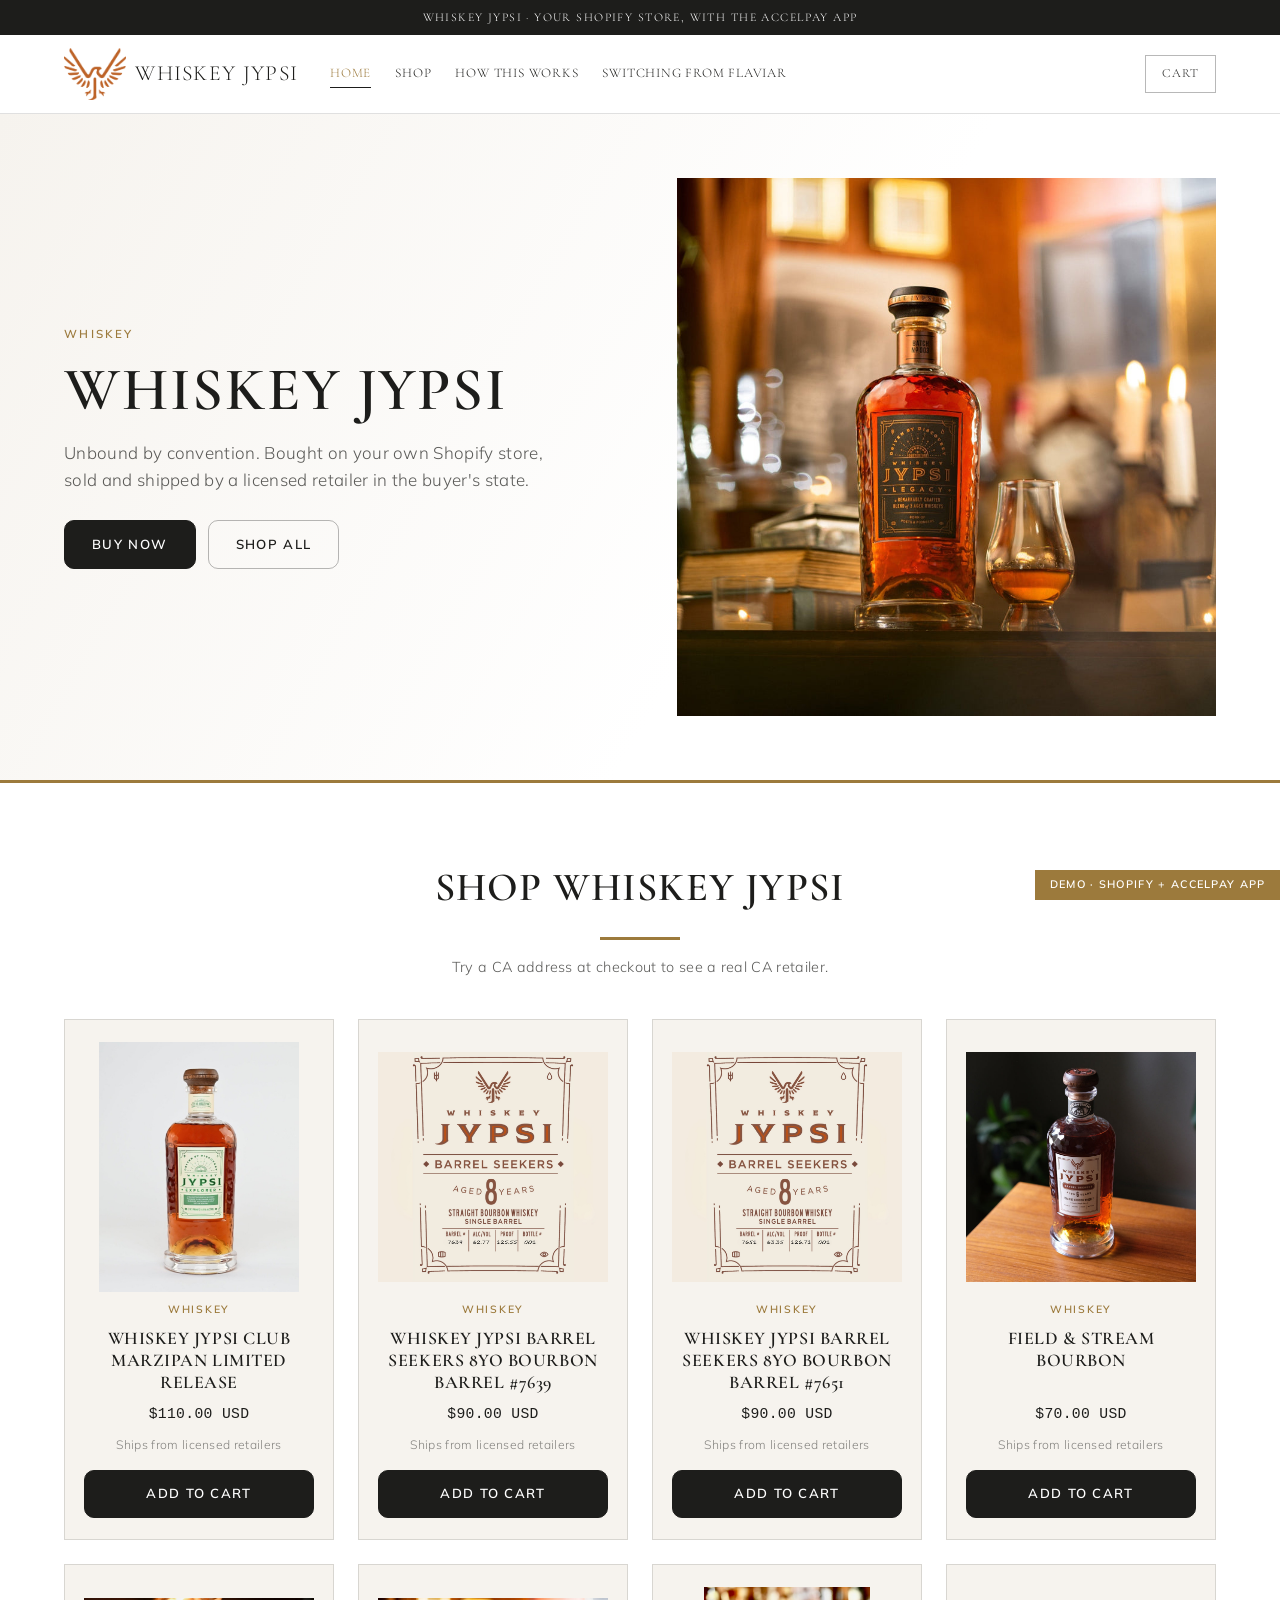
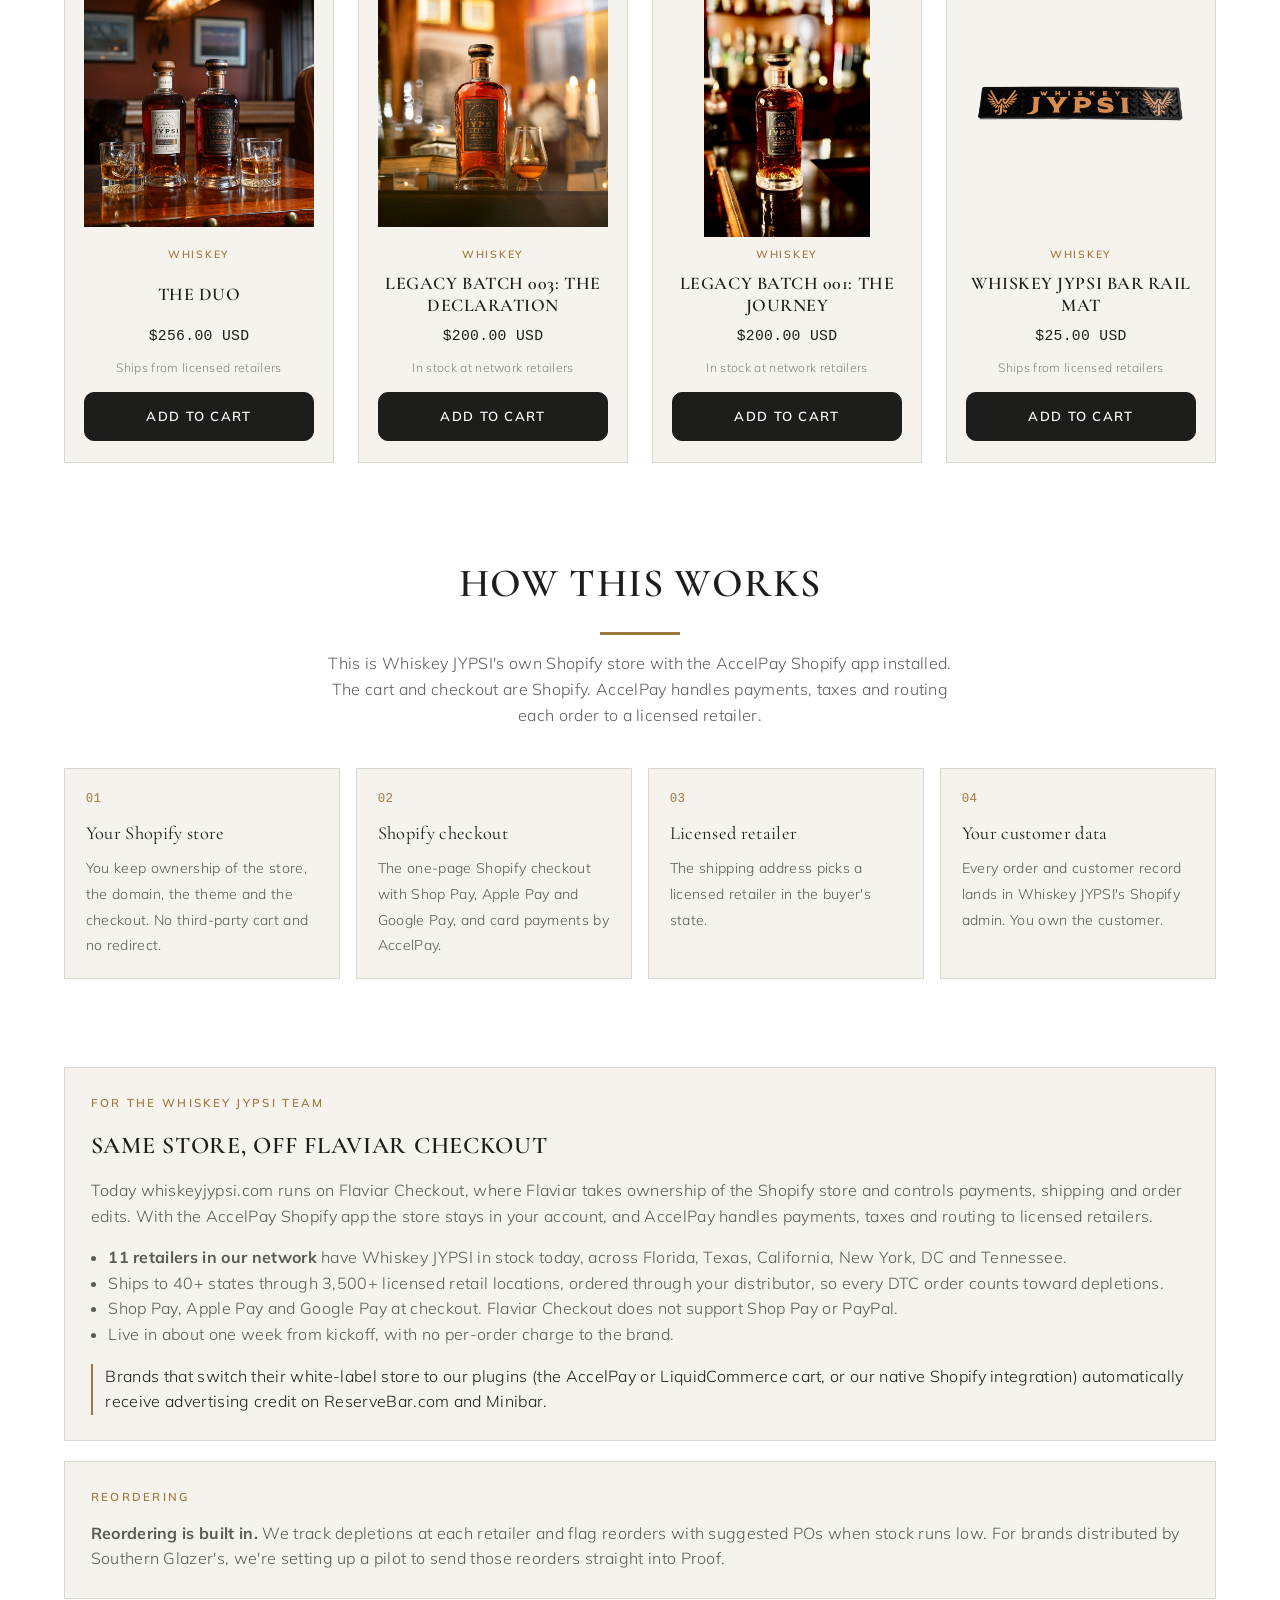
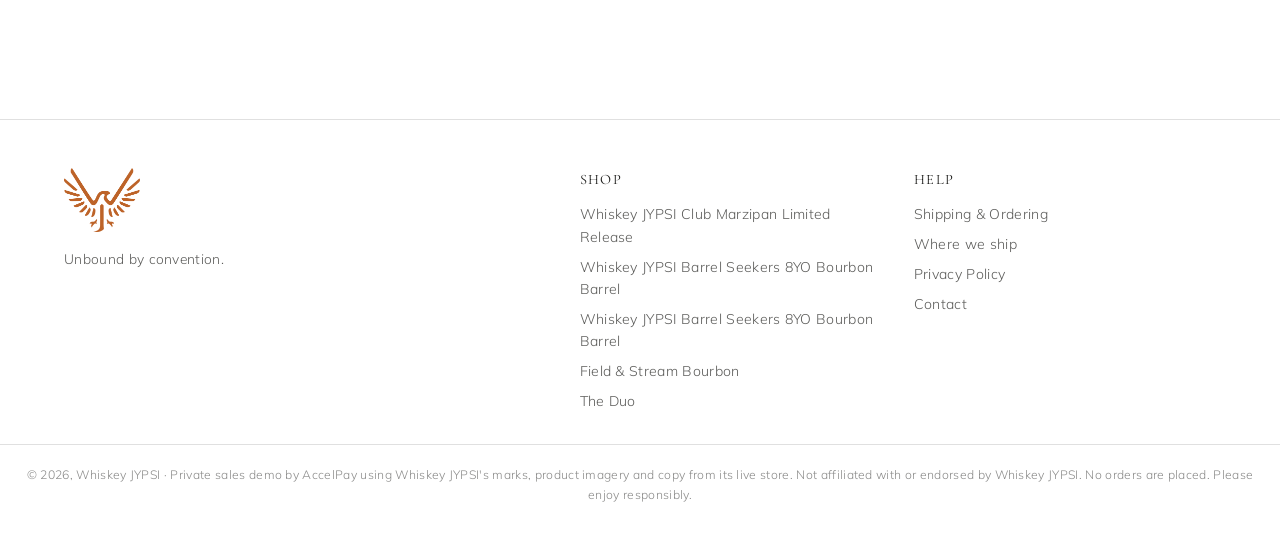
==== index.html @ fbacbc73 "Flaviar switch demo, Nov 2026" ====
<!doctype html>
<html lang="en">
<head>
<meta charset="utf-8">
<meta name="viewport" content="width=device-width,initial-scale=1">
<title>Whiskey JYPSI | AccelPay demo</title>
<meta name="robots" content="noindex,nofollow">
<link rel="icon" href="assets/logo.png">
<link rel="preconnect" href="https://fonts.googleapis.com">
<link rel="preconnect" href="https://fonts.gstatic.com" crossorigin>
<link rel="stylesheet" href="https://fonts.googleapis.com/css2?family=Cormorant+Garamond:wght@500;600;700&family=Mulish:wght@300;400;600;700&display=swap">
<link rel="stylesheet" href="styles.css?v=1">
</head>
<body>
<div class="announce">Whiskey JYPSI &middot; your Shopify store, with the AccelPay app</div>
<header class="top">
  <div class="hdr">
    <a href="index.html" class="brand-link"><img class="logo" src="assets/logo.png" alt="Whiskey JYPSI"><span class="wordmark">Whiskey JYPSI</span></a>
    <nav class="main">
      <a href="index.html" aria-current="page">Home</a><a href="index.html#shop">Shop</a><a href="index.html#how">How this works</a><a href="index.html#switch">Switching from Flaviar</a>
    </nav>
    <div class="hdr-actions">
      <button class="burger" id="burger" aria-label="Menu">&#9776;</button>
      <button class="cart-pill" data-cart-toggle aria-label="Open cart">
        <span class="lbl">Cart</span>
        <span class="count" data-cart-count hidden>0</span>
      </button>
    </div>
  </div>
</header>

<section class="hero">
  <div class="hero-inner">
    <div>
      <div class="eyebrow">whiskey</div>
      <h1>Whiskey JYPSI</h1>
      <p>Unbound by convention. Bought on your own Shopify store, sold and shipped by a licensed retailer in the buyer's state.</p>
      <div style="display:flex;gap:.75rem;flex-wrap:wrap"><a class="btn" href="product.html?p=legacy-batch-003">Buy now</a><a class="btn ghost" href="#shop">Shop all</a></div>
    </div>
    <div class="shot"><img src="assets/p-legacy-batch-003.jpg" alt="Legacy Batch 003: The Declaration"></div>
  </div>
</section>

<section class="band" id="shop">
  <div class="section-head">
    <h2>Shop Whiskey JYPSI</h2>
    <div class="rule"></div>
    <p style="font-size:.9rem;color:var(--muted)">Try a CA address at checkout to see a real CA retailer.</p>
  </div>
  <div class="grid" id="collection-grid"></div>
</section>

<section class="band" id="how" style="padding-top:1rem">
  <div class="section-head">
    <h2>How this works</h2>
    <div class="rule"></div>
    <p>This is Whiskey JYPSI's own Shopify store with the AccelPay Shopify app installed. The cart and checkout are Shopify. AccelPay handles payments, taxes and routing each order to a licensed retailer.</p>
  </div>
  <div class="how">
    <div class="step"><span class="n">01</span><b>Your Shopify store</b><span>You keep ownership of the store, the domain, the theme and the checkout. No third-party cart and no redirect.</span></div>
    <div class="step"><span class="n">02</span><b>Shopify checkout</b><span>The one-page Shopify checkout with Shop Pay, Apple Pay and Google Pay, and card payments by AccelPay.</span></div>
    <div class="step"><span class="n">03</span><b>Licensed retailer</b><span>The shipping address picks a licensed retailer in the buyer's state.</span></div>
    <div class="step"><span class="n">04</span><b>Your customer data</b><span>Every order and customer record lands in Whiskey JYPSI's Shopify admin. You own the customer.</span></div>
  </div>
</section>

<section class="band" id="switch" style="padding-top:1rem">
  <div class="panel">
    <div class="eyebrow">For the Whiskey JYPSI team</div>
    <h2>Same store, off Flaviar Checkout</h2>
    <p style="margin:0 0 1rem">Today whiskeyjypsi.com runs on Flaviar Checkout, where Flaviar takes ownership of the Shopify store and controls payments, shipping and order edits. With the AccelPay Shopify app the store stays in your account, and AccelPay handles payments, taxes and routing to licensed retailers.</p>
    <ul style="margin:0 0 1rem;padding-left:1.1rem"><li><b>11 retailers in our network</b> have Whiskey JYPSI in stock today, across Florida, Texas, California, New York, DC and Tennessee.</li><li>Ships to 40+ states through 3,500+ licensed retail locations, ordered through your distributor, so every DTC order counts toward depletions.</li><li>Shop Pay, Apple Pay and Google Pay at checkout. Flaviar Checkout does not support Shop Pay or PayPal.</li><li>Live in about one week from kickoff, with no per-order charge to the brand.</li></ul>
    <p class="credit">Brands that switch their white-label store to our plugins (the AccelPay or LiquidCommerce cart, or our native Shopify integration) automatically receive advertising credit on ReserveBar.com and Minibar.</p>
  </div>
  <div class="panel">
    <div class="eyebrow">Reordering</div>
    <p style="margin:0" class="reorder"><b>Reordering is built in.</b> We track depletions at each retailer and flag reorders with suggested POs when stock runs low. For brands distributed by Southern Glazer's, we're setting up a pilot to send those reorders straight into Proof.</p>
  </div>
</section>
<footer class="site">
  <div class="ft">
    <div>
      <img src="assets/logo.png" alt="Whiskey JYPSI" style="height:64px;width:auto">
      <p style="font-size:.86rem;margin-top:1rem;max-width:24rem;color:var(--muted)">Unbound by convention.</p>
    </div>
    <div><h4>Shop</h4><ul><li><a href="product.html?p=club-marzipan-limited-release">Whiskey JYPSI Club Marzipan Limited Release</a></li><li><a href="product.html?p=whiskey-jypsi-barrel-seekers-8yo-bourbon">Whiskey JYPSI Barrel Seekers 8YO Bourbon Barrel </a></li><li><a href="product.html?p=whiskey-jypsi-barrel-seekers-8yo-bou-2">Whiskey JYPSI Barrel Seekers 8YO Bourbon Barrel </a></li><li><a href="product.html?p=field-stream-barrel-seekers">Field &amp; Stream Bourbon</a></li><li><a href="product.html?p=the-duo">The Duo</a></li></ul></div>
    <div><h4>Help</h4><ul>
      <li><a href="index.html#how">Shipping &amp; Ordering</a></li>
      <li><a href="index.html#how">Where we ship</a></li>
      <li><a href="#">Privacy Policy</a></li>
      <li><a href="#">Contact</a></li></ul></div>
  </div>
  <div class="legal-row">
    &copy; 2026, Whiskey JYPSI &middot; Private sales demo by AccelPay using Whiskey JYPSI's marks, product imagery and copy from its live store. Not affiliated with or endorsed by Whiskey JYPSI.
    No orders are placed. Please enjoy responsibly.
  </div>
</footer>

<div class="scrim" id="scrim"></div>
<aside class="drawer" id="drawer" aria-label="Your cart">
  <div class="dh"><h2>Your cart</h2><button class="x" id="drawer-close" aria-label="Close">&times;</button></div>
  <div class="cols"><span>Product</span><span>Total</span></div>
  <div class="items" id="drawer-items"></div>
  <div class="df" id="drawer-foot"></div>
</aside>
<div class="ribbon">Demo &middot; Shopify + AccelPay app</div>
<script src="data.js?v=1"></script>
<script src="app.js?v=1"></script>
</body>
</html>
---- styles.css ----
/* Whiskey JYPSI x AccelPay demo. Base: woodsonwhiskey-accelpay-demo. */

:root {
  --black: #ffffff; --panel: #f6f3ee; --panel-2: #ece7df; --ink: #1d1d1b;
  --muted: rgba(29,29,27,.72); --muted-2: rgba(29,29,27,.52); --line: rgba(0,0,0,.12); --line-2: rgba(0,0,0,.28);
  --gold: #1d1d1b; --gold-hi: #9c7a3c; --gold-soft: rgba(0,0,0,.05); --green: #2f6b4f; --red: #c00000;
  --head: #1d1d1b; --btn-ink: #ffffff; --img-bg: #f6f3ee; --drawer-bg: #ffffff; --ann-bg: #1d1d1b; --ann-ink: #ffffff; --co-head-bg: #ffffff;
  --serif: "Cormorant Garamond", Georgia, serif; --sans: "Mulish", -apple-system, BlinkMacSystemFont, "Helvetica Neue", Arial, sans-serif;
  --mono: ui-monospace, SFMono-Regular, Menlo, monospace; --maxw: 1200px; --btn-radius: 10px;
  --cart-glyph: url("data:image/svg+xml;utf8,<svg xmlns='http://www.w3.org/2000/svg' viewBox='0 0 24 24' fill='none' stroke='black' stroke-width='2' stroke-linecap='round' stroke-linejoin='round'><path d='M6 2 3 6v14a2 2 0 0 0 2 2h14a2 2 0 0 0 2-2V6l-3-4z'/><path d='M3 6h18'/><path d='M16 10a4 4 0 0 1-8 0'/></svg>");
}

* { box-sizing: border-box; }
html { scroll-behavior: smooth; }
body {
  margin: 0; background: var(--black); color: var(--ink);
  font-family: var(--sans); font-weight: 300; font-size: 16px; line-height: 1.6;
  letter-spacing: .02em; -webkit-font-smoothing: antialiased;
}
img { max-width: 100%; display: block; }
a { color: inherit; }
button { font: inherit; cursor: pointer; color: inherit; }
:focus-visible { outline: 2px solid var(--gold); outline-offset: 2px; }

/* ---------------------------------------------------------------- header */
.announce {
  background: var(--ann-bg); color: var(--ann-ink); text-align: center;
  font-family: var(--serif); font-size: .74rem; letter-spacing: .12em;
  text-transform: uppercase; padding: .5rem 1rem;
}
header.top { position: sticky; top: 0; z-index: 60; background: var(--black); border-bottom: 1px solid var(--line); }
.hdr { max-width: var(--maxw); margin: 0 auto; padding: .8rem 1.5rem; display: flex; align-items: center; gap: 2rem; }
.hdr img.logo { height: 62px; width: auto; }
nav.main { display: flex; gap: 1.5rem; flex-wrap: wrap; }
nav.main a {
  font-family: var(--serif); font-size: .82rem; letter-spacing: .06em; text-transform: uppercase;
  text-decoration: none; color: var(--head); padding: .2rem 0; border-bottom: 1px solid transparent;
}
nav.main a:hover, nav.main a[aria-current] { color: var(--gold-hi); border-bottom-color: var(--gold); }
.hdr-actions { margin-left: auto; display: flex; align-items: center; gap: .75rem; }
.cart-pill {
  display: inline-flex; align-items: center; gap: .5rem; background: transparent;
  border: 1px solid var(--line-2); color: var(--head); padding: .5rem 1rem;
  font-family: var(--serif); font-size: .78rem; letter-spacing: .08em; text-transform: uppercase;
}
.cart-pill:hover { border-color: var(--gold); color: var(--gold-hi); }
.cart-pill .count {
  background: var(--gold); color: var(--btn-ink); min-width: 1.35rem; height: 1.35rem; border-radius: 999px;
  display: inline-grid; place-items: center; font-family: var(--mono); font-size: .7rem; padding: 0 .3rem;
}
.cart-pill .count[hidden] { display: none; }
.burger { display: none; background: none; border: none; font-size: 1.5rem; line-height: 1; color: var(--head); }

/* ---------------------------------------------------------------- type + buttons */
.eyebrow { font-family: var(--sans); font-size: .72rem; font-weight: 600; letter-spacing: .2em; text-transform: uppercase; color: var(--gold-hi); margin-bottom: .9rem; }
h1, h2, h3 { font-family: var(--serif); font-weight: 400; letter-spacing: .03em; }
.rule { width: 190px; height: 2px; margin: 1.1rem auto 0; background: linear-gradient(90deg, transparent, var(--gold), transparent); }

.btn {
  display: inline-flex; align-items: center; justify-content: center; gap: .5rem;
  background: var(--gold); color: var(--btn-ink); border: 1px solid var(--gold); border-radius: var(--btn-radius, 0);
  padding: .8rem 1.7rem; font-family: var(--sans); font-weight: 600; font-size: .82rem;
  letter-spacing: .1em; text-transform: uppercase; text-decoration: none;
}
.btn:hover { background: var(--gold-hi); border-color: var(--gold-hi); }
.btn.ghost { background: transparent; color: var(--head); border-color: var(--line-2); }
.btn.ghost:hover { border-color: var(--gold); color: var(--gold-hi); }
.btn:disabled { opacity: .4; cursor: not-allowed; }
.btn.block { width: 100%; }

/* ---------------------------------------------------------------- hero */
.hero { position: relative; overflow: hidden; border-bottom: 1px solid var(--line); }
.hero-inner { max-width: var(--maxw); margin: 0 auto; padding: 4rem 1.5rem; display: grid; grid-template-columns: 1.05fr 1fr; gap: 3rem; align-items: center; }
.hero h1 { font-size: clamp(2.3rem, 5.4vw, 3.8rem); line-height: 1.08; margin: 0 0 1rem; text-transform: uppercase; }
.hero p { color: var(--muted); font-size: 1.06rem; margin: 0 0 1.7rem; max-width: 32rem; }
.hero .shot img { width: 100%; max-height: 560px; object-fit: contain; }

/* ---------------------------------------------------------------- sections */
.band { max-width: var(--maxw); margin: 0 auto; padding: 4.5rem 1.5rem; }
.section-head { text-align: center; margin-bottom: 2.5rem; }
.section-head h2 { font-size: clamp(1.8rem, 4vw, 2.5rem); margin: 0; text-transform: uppercase; }
.section-head p { color: var(--muted); margin: 1rem auto 0; max-width: 40rem; }

.grid { display: grid; grid-template-columns: repeat(auto-fill, minmax(240px, 1fr)); gap: 1.5rem; }
.card {
  background: var(--panel); border: 1px solid var(--line); padding: 1.4rem 1.2rem 1.3rem;
  display: flex; flex-direction: column; gap: .55rem; text-align: center; text-decoration: none; color: inherit;
}
.card:hover { border-color: var(--gold); }
.card .shot { height: 250px; display: grid; place-items: center; overflow: hidden; }
.card .shot img { max-height: 250px; width: auto; object-fit: contain; }
.card h3 { font-size: 1.12rem; margin: 0; line-height: 1.25; text-transform: uppercase; min-height: 2.8rem; display: grid; place-items: center; }
.card .tag { font-size: .66rem; font-weight: 600; letter-spacing: .16em; text-transform: uppercase; color: var(--gold-hi); }
.card .price { font-family: var(--mono); font-size: .92rem; margin-top: auto; }
.card .avail { font-size: .76rem; color: var(--muted-2); }

.split { display: grid; grid-template-columns: 1fr 1fr; gap: 3rem; align-items: center; }
.split img { width: 100%; }
.split p { color: var(--muted); }

/* how it works */
.how { display: grid; grid-template-columns: repeat(4, 1fr); gap: 1rem; }
.how .step { border: 1px solid var(--line); padding: 1.3rem; background: var(--panel); }
.how .step b { display: block; font-family: var(--serif); font-weight: 400; font-size: 1.15rem; margin-bottom: .4rem; color: var(--head); }
.how .step span { font-size: .88rem; color: var(--muted); }
.how .step .n { font-family: var(--mono); color: var(--gold-hi); font-size: .78rem; display: block; margin-bottom: .6rem; }

.rb-note {
  display: flex; align-items: center; gap: .75rem; border: 1px solid var(--line); background: var(--panel);
  padding: .7rem .9rem; font-size: .84rem; color: var(--muted);
}
.rb-note b { color: var(--head); font-weight: 600; }
.rb-note a { color: var(--gold-hi); }
.rb-mark { font-family: var(--serif); font-size: .72rem; letter-spacing: .14em; text-transform: uppercase; border: 1px solid var(--gold); color: var(--gold-hi); padding: .2rem .45rem; white-space: nowrap; }

/* ---------------------------------------------------------------- product page (Shopify theme) */
.pdp { display: grid; grid-template-columns: minmax(0,1fr) minmax(0,1fr); gap: 3rem; align-items: start; }
.pdp .gallery { display: flex; flex-direction: column; gap: .8rem; min-width: 0; }
.pdp .gallery .main { background: var(--img-bg); display: grid; place-items: center; min-height: 420px; }
.pdp .gallery .main img { max-height: 560px; width: auto; object-fit: contain; }
.pdp .thumbs { display: flex; gap: .5rem; }
.pdp .thumbs button { width: 64px; height: 64px; border: 1px solid var(--line); background: var(--img-bg); padding: 3px; display: grid; place-items: center; }
.pdp .thumbs button[aria-selected="true"] { border-color: var(--gold); }
.pdp .thumbs img { max-height: 100%; width: auto; }
.pdp .info { display: flex; flex-direction: column; gap: 1rem; min-width: 0; padding-left: 1.5rem; border-left: 1px solid var(--line); }
.pdp h1 { font-size: 2rem; margin: 0; text-transform: uppercase; line-height: 1.15; }
.pdp .price { font-size: 1.05rem; }
.pdp .small { font-size: .8rem; color: var(--muted); }
.pdp .small a { color: var(--gold-hi); }
.pdp .qty-wrap { display: flex; flex-direction: column; gap: .35rem; font-size: .8rem; color: var(--muted); }
.pdp .desc p { color: var(--muted); margin: 0 0 .9rem; font-size: .95rem; }
.pdp .desc b { color: var(--head); font-weight: 600; }
.qty { display: inline-flex; align-items: center; border: 1px solid var(--line-2); width: max-content; }
.qty button { background: none; border: none; width: 2.6rem; min-height: 2.8rem; font-size: 1.1rem; }
.qty span, .qty input { font-family: var(--sans); min-width: 2.2rem; text-align: center; font-size: .95rem; }
.atc { max-width: 380px; }
.fulfil-line { display: flex; gap: .6rem; align-items: flex-start; font-size: .82rem; color: var(--muted); border: 1px solid var(--line); padding: .7rem .8rem; max-width: 460px; }
.fulfil-line img { width: 22px; height: 22px; border-radius: 5px; flex: none; }
.notice { font-size: .85rem; color: var(--muted); border-left: 2px solid var(--gold); padding: .2rem 0 .2rem .75rem; }

/* ---------------------------------------------------------------- Shopify cart drawer (Dawn-style) */
.scrim { position: fixed; inset: 0; background: rgba(0,0,0,.6); opacity: 0; pointer-events: none; transition: opacity .25s; z-index: 90; }
.scrim.on { opacity: 1; pointer-events: auto; }
.drawer { position: fixed; top: 0; right: 0; height: 100%; width: min(420px, 100%); background: var(--drawer-bg); border-left: 1px solid var(--line); z-index: 100; display: flex; flex-direction: column; transform: translateX(100%); transition: transform .28s ease; }
.drawer.on { transform: none; }
.drawer .dh { display: flex; align-items: center; justify-content: space-between; padding: 1.4rem 1.5rem 1rem; }
.drawer .dh h2 { font-size: 1.5rem; margin: 0; }
.drawer .x { background: none; border: none; font-size: 1.7rem; line-height: 1; color: var(--muted); }
.drawer .cols { display: flex; justify-content: space-between; font-size: .66rem; letter-spacing: .12em; text-transform: uppercase; color: var(--muted-2); padding: 0 1.5rem .6rem; border-bottom: 1px solid var(--line); }
.drawer .items { flex: 1; overflow-y: auto; padding: 0 1.5rem; }
.cline { display: grid; grid-template-columns: 76px minmax(0,1fr) auto; gap: 1rem; padding: 1.2rem 0; border-bottom: 1px solid var(--line); }
.cline .im { background: var(--img-bg); display: grid; place-items: center; height: 92px; }
.cline .im img { max-height: 88px; width: auto; }
.cline .nm { font-size: .92rem; line-height: 1.3; }
.cline .pr { font-size: .84rem; color: var(--muted); margin: .2rem 0 .6rem; }
.cline .qrow { display: flex; align-items: center; gap: .6rem; }
.cline .qty button { min-height: 2.2rem; width: 2.2rem; }
.cline .rm { background: none; border: none; color: var(--muted); font-size: 1rem; padding: 0; }
.cline .tot { font-size: .9rem; }
.empty { text-align: center; color: var(--muted); padding: 3rem 1rem; }
.drawer .df { border-top: 1px solid var(--line); padding: 1.2rem 1.5rem 1.5rem; display: flex; flex-direction: column; gap: .7rem; }
.drawer .df .est { display: flex; justify-content: space-between; font-size: 1rem; }
.drawer .df .small { font-size: .78rem; color: var(--muted); }

/* ---------------------------------------------------------------- Shopify one-page checkout */
body.co { background: #fff; color: #141414; font-family: -apple-system, BlinkMacSystemFont, "Segoe UI", Roboto, "Helvetica Neue", Arial, sans-serif; font-weight: 400; letter-spacing: 0; }
.co-head { border-bottom: 1px solid #dedede; background: var(--co-head-bg); }
.co-head .in { max-width: 1100px; margin: 0 auto; padding: .9rem 1.5rem; display: flex; align-items: center; justify-content: space-between; }
.co-head img { height: 54px; width: auto; }
.co-head a.bag { color: var(--gold-hi); font-size: .85rem; text-decoration: none; }
.checkout { display: grid; grid-template-columns: minmax(0,1.15fr) minmax(0,1fr); min-height: calc(100vh - 80px); }
.co-left { padding: 2.2rem clamp(1rem, 4vw, 3.5rem); min-width: 0; }
.co-left .inner { max-width: 560px; margin-left: auto; }
.co-right { background: #f5f5f5; border-left: 1px solid #dedede; padding: 2.2rem clamp(1rem, 3vw, 3rem); min-width: 0; }
.co-right .inner { max-width: 440px; position: sticky; top: 1.5rem; }
.co-h { font-size: 1.3rem; font-weight: 600; margin: 1.8rem 0 .8rem; display: flex; align-items: baseline; justify-content: space-between; gap: 1rem; }
.co-h:first-child { margin-top: 0; }
.co-h small { font-size: .82rem; font-weight: 400; color: #707070; }
.co-field { width: 100%; border: 1px solid #d9d9d9; border-radius: 5px; padding: .85rem .8rem; font: inherit; font-size: .92rem; margin-bottom: .7rem; background: #fff; color: #141414; min-width: 0; }
.co-field:focus { outline: none; border-color: #000; box-shadow: 0 0 0 1px #000; }
.co-row { display: grid; grid-template-columns: 1fr 1fr; gap: .7rem; }
.co-row3 { display: grid; grid-template-columns: 1.3fr 1fr 1fr; gap: .7rem; }
.co-chk { display: flex; gap: .55rem; align-items: center; font-size: .86rem; margin: .1rem 0 .4rem; }
.co-chk input { accent-color: #000; width: 16px; height: 16px; }
.co-empty { background: #f5f5f5; border-radius: 5px; padding: 1rem; font-size: .88rem; color: #707070; }
.rates { border: 1px solid #d9d9d9; border-radius: 5px; overflow: hidden; }
.rate { display: flex; align-items: center; gap: .8rem; padding: .95rem .9rem; border-bottom: 1px solid #d9d9d9; cursor: pointer; }
.rate:last-child { border-bottom: none; }
.rate.on { background: #f6f3ec; box-shadow: inset 0 0 0 1px #000; }
.rate input { accent-color: #000; width: 17px; height: 17px; flex: none; }
.rate .ic { width: 30px; height: 30px; border-radius: 7px; flex: none; }
.rate .t { flex: 1; min-width: 0; font-size: .9rem; }
.rate .t span { display: block; color: #707070; font-size: .8rem; margin-top: .1rem; }
.rate .p { font-size: .9rem; font-weight: 600; white-space: nowrap; }
.callout { display: flex; gap: .55rem; align-items: flex-start; font-size: .78rem; color: #5b4a26; background: #f6f1e6; border: 1px solid #e6dcc6; border-radius: 5px; padding: .6rem .75rem; margin-top: .7rem; }
.callout b { font-weight: 600; }
.callout .dot { width: 8px; height: 8px; border-radius: 50%; background: var(--gold); flex: none; margin-top: .35rem; }
.pay-box { border: 1px solid #d9d9d9; border-radius: 5px; overflow: hidden; }
.pay-box .ph { display: flex; justify-content: space-between; align-items: center; background: #f6f3ec; padding: .85rem .9rem; border-bottom: 1px solid #d9d9d9; font-size: .9rem; box-shadow: inset 0 0 0 1px #000; }
.pay-box .ph .cards { display: flex; gap: .3rem; }
.pay-box .ph .cards span { font-size: .62rem; font-weight: 700; border: 1px solid #cfcfcf; border-radius: 3px; padding: .1rem .3rem; background: #fff; color: #333; }
.pay-box .pb { padding: .9rem; background: #fafafa; }
.pay-btn { width: 100%; background: #000; color: #fff; border: none; border-radius: 5px; padding: 1.1rem; font-size: 1.05rem; font-weight: 600; margin-top: 1.2rem; }
.pay-btn:disabled { opacity: .4; cursor: not-allowed; }
.co-legal { font-size: .76rem; color: #707070; margin-top: .9rem; }
.co-links { display: flex; gap: 1rem; flex-wrap: wrap; font-size: .76rem; color: #707070; border-top: 1px solid #e3e3e3; margin-top: 2rem; padding-top: 1rem; }
.os-item { display: flex; gap: .9rem; align-items: center; padding: .4rem 0 1rem; }
.os-item .im { width: 64px; height: 64px; border: 1px solid #dedede; border-radius: 8px; background: var(--img-bg); position: relative; display: grid; place-items: center; padding: 4px; flex: none; }
.os-item .im img { max-height: 100%; width: auto; }
.os-item .im .q { position: absolute; top: -9px; right: -9px; background: #666; color: #fff; min-width: 21px; height: 21px; border-radius: 11px; font-size: .74rem; display: grid; place-items: center; padding: 0 5px; }
.os-item .nm { flex: 1; min-width: 0; font-size: .88rem; }
.os-item .nm span { display: block; color: #707070; font-size: .78rem; }
.os-item .pr { font-size: .88rem; }
.os-disc { display: flex; gap: .6rem; margin: .6rem 0 1.2rem; }
.os-disc input { flex: 1; min-width: 0; border: 1px solid #d9d9d9; border-radius: 5px; padding: .8rem; font: inherit; font-size: .9rem; }
.os-disc button { border: 1px solid #d9d9d9; background: #ececec; color: #777; border-radius: 5px; padding: 0 1.1rem; font-weight: 600; }
.os-line { display: flex; justify-content: space-between; font-size: .88rem; padding: .3rem 0; gap: 1rem; }
.os-line .m { color: #555; }
.os-line.total { font-size: 1.2rem; font-weight: 600; padding-top: .8rem; }
.os-line.total small { font-size: .74rem; color: #707070; font-weight: 400; margin-right: .4rem; }
.thanks { max-width: 600px; margin: 0 auto; padding: 4rem 1.5rem; text-align: center; }
.thanks h1 { font-size: 2rem; margin: 0 0 .5rem; font-weight: 600; font-family: inherit; letter-spacing: 0; }
.thanks p { color: #555; }
.thanks .num { font-family: var(--mono); color: #000; }

/* express checkout buttons (Shopify accelerated checkout) */
.xpay { display: grid; grid-template-columns: repeat(3, minmax(0,1fr)); gap: .5rem; }
.xpay .xb { height: 42px; border: none; border-radius: 5px; display: flex; align-items: center; justify-content: center; gap: .15rem; font-family: -apple-system, BlinkMacSystemFont, "Segoe UI", Roboto, Arial, sans-serif; font-size: 1.05rem; color: #fff; letter-spacing: 0; text-transform: none; }
.xpay.big .xb { height: 48px; }
.xpay .xb span { font-weight: 500; }
.xpay .shop { background: #5a31f4; }
.xpay .shop b { font-weight: 800; font-style: italic; letter-spacing: -.02em; margin-right: .1rem; }
.xpay .apple { background: #000; border: 1px solid #333; }
.xpay .google { background: #000; border: 1px solid #333; }
.xpay .google .g { font-weight: 700; background: linear-gradient(90deg,#4285f4,#ea4335,#fbbc05,#34a853); -webkit-background-clip: text; background-clip: text; color: transparent; margin-right: .15rem; }
.xp-title { text-align: center; font-size: .85rem; color: #707070; margin-bottom: .6rem; }
.or { display: flex; align-items: center; gap: .8rem; color: #707070; font-size: .78rem; margin: 1.4rem 0 .6rem; }
.or::before, .or::after { content: ""; flex: 1; height: 1px; background: #dedede; }

/* panel on the home page */
.panel { background: var(--panel); border: 1px solid var(--line); padding: 1.6rem; }
.panel + .panel { margin-top: 1.25rem; }
.panel h2 { margin: 0 0 .8rem; font-size: 1.5rem; text-transform: uppercase; }
.panel p, .panel li { color: var(--muted); }
.panel .credit { border-left: 2px solid var(--gold); padding-left: .8rem; margin: 0; color: var(--ink); }

/* ---------------------------------------------------------------- footer */
footer.site { border-top: 1px solid var(--line); margin-top: 3rem; }
.ft { max-width: var(--maxw); margin: 0 auto; padding: 3rem 1.5rem 2rem; display: grid; grid-template-columns: 1.6fr 1fr 1fr; gap: 2rem; }
.ft h4 { font-family: var(--serif); font-weight: 400; font-size: .9rem; letter-spacing: .1em; text-transform: uppercase; color: var(--head); margin: 0 0 .8rem; }
.ft ul { list-style: none; margin: 0; padding: 0; display: flex; flex-direction: column; gap: .45rem; font-size: .88rem; color: var(--muted); }
.ft a { text-decoration: none; }
.ft a:hover { color: var(--gold-hi); }
.legal-row { border-top: 1px solid var(--line); padding: 1.25rem 1.5rem 3rem; text-align: center; font-size: .76rem; color: var(--muted-2); }

.ribbon { position: fixed; right: 0; bottom: 0; z-index: 120; background: var(--gold); color: var(--btn-ink); font-size: .68rem; font-weight: 600; letter-spacing: .12em; text-transform: uppercase; padding: .4rem .9rem; }

/* ---------------------------------------------------------------- responsive */
@media (max-width: 960px) {
  .pdp { grid-template-columns: 1fr; gap: 1.5rem; }
  .pdp .info { padding-left: 0; border-left: 0; }
  .checkout { grid-template-columns: 1fr; }
  .co-right { border-left: 0; border-top: 1px solid #dedede; order: -1; }
  .co-left .inner, .co-right .inner { margin: 0 auto; position: static; }
  .hero-inner, .split { grid-template-columns: 1fr; gap: 2rem; }
  .how { grid-template-columns: 1fr 1fr; }
  .ft { grid-template-columns: 1fr 1fr; }
}
@media (max-width: 720px) {
  .co-row, .co-row3 { grid-template-columns: 1fr; gap: 0; }
  .pdp .gallery .main { min-height: 300px; }
  .pdp .gallery .main img { max-height: 340px; }
  .hdr { padding: .6rem 1rem; gap: .75rem; position: relative; }
  .hdr img.logo { height: 46px; }
  nav.main { display: none; }
  nav.main.open { display: flex; flex-direction: column; position: absolute; top: 100%; left: 0; right: 0; background: var(--black); border-bottom: 1px solid var(--line); padding: 1rem 1.5rem; gap: .9rem; }
  .burger { display: block; }
  .hdr-actions { margin-left: auto; }
  .cart-pill { padding: .5rem .8rem; }
  .cart-pill .lbl { display: none; }
  .cart-pill::before { content: ""; width: 1rem; height: 1rem; flex: none; background: currentColor; -webkit-mask: var(--cart-glyph) center/contain no-repeat; mask: var(--cart-glyph) center/contain no-repeat; }
  .band { padding: 3rem 1rem; }
  .hero-inner { padding: 2.5rem 1rem; }
  .how { grid-template-columns: 1fr; }
  .ft { grid-template-columns: 1fr; padding: 2.5rem 1rem 1.5rem; }
  .rb-note { flex-wrap: wrap; }
}


.brand-link { display: flex; align-items: center; gap: .6rem; text-decoration: none; }
.hdr img.logo { height: 52px; max-width: 200px; object-fit: contain; }
.wordmark { font-family: var(--serif); font-size: 1.35rem; letter-spacing: .06em; text-transform: uppercase; color: var(--head); white-space: nowrap; }
.co-head img { height: 44px; max-width: 200px; object-fit: contain; }
h1, h2, h3 { font-weight: 600; }
.hero { background: linear-gradient(120deg, var(--panel) 0%, var(--black) 60%); border-bottom: 3px solid var(--gold-hi); }
.rule { background: var(--gold-hi); height: 3px; width: 80px; }
.card .shot { background: var(--img-bg); }
.card:hover { border-color: var(--gold-hi); }
.btn:hover, .btn.ghost:hover { filter: brightness(1.15); }
.panel .credit { border-left-color: var(--gold-hi); }
.ribbon { background: var(--gold-hi); color: #fff; }
.cart-pill .count { background: var(--gold-hi); color: #fff; }
.callout .dot { background: var(--gold-hi); }
@media (max-width: 720px) { .wordmark { display: none; } }
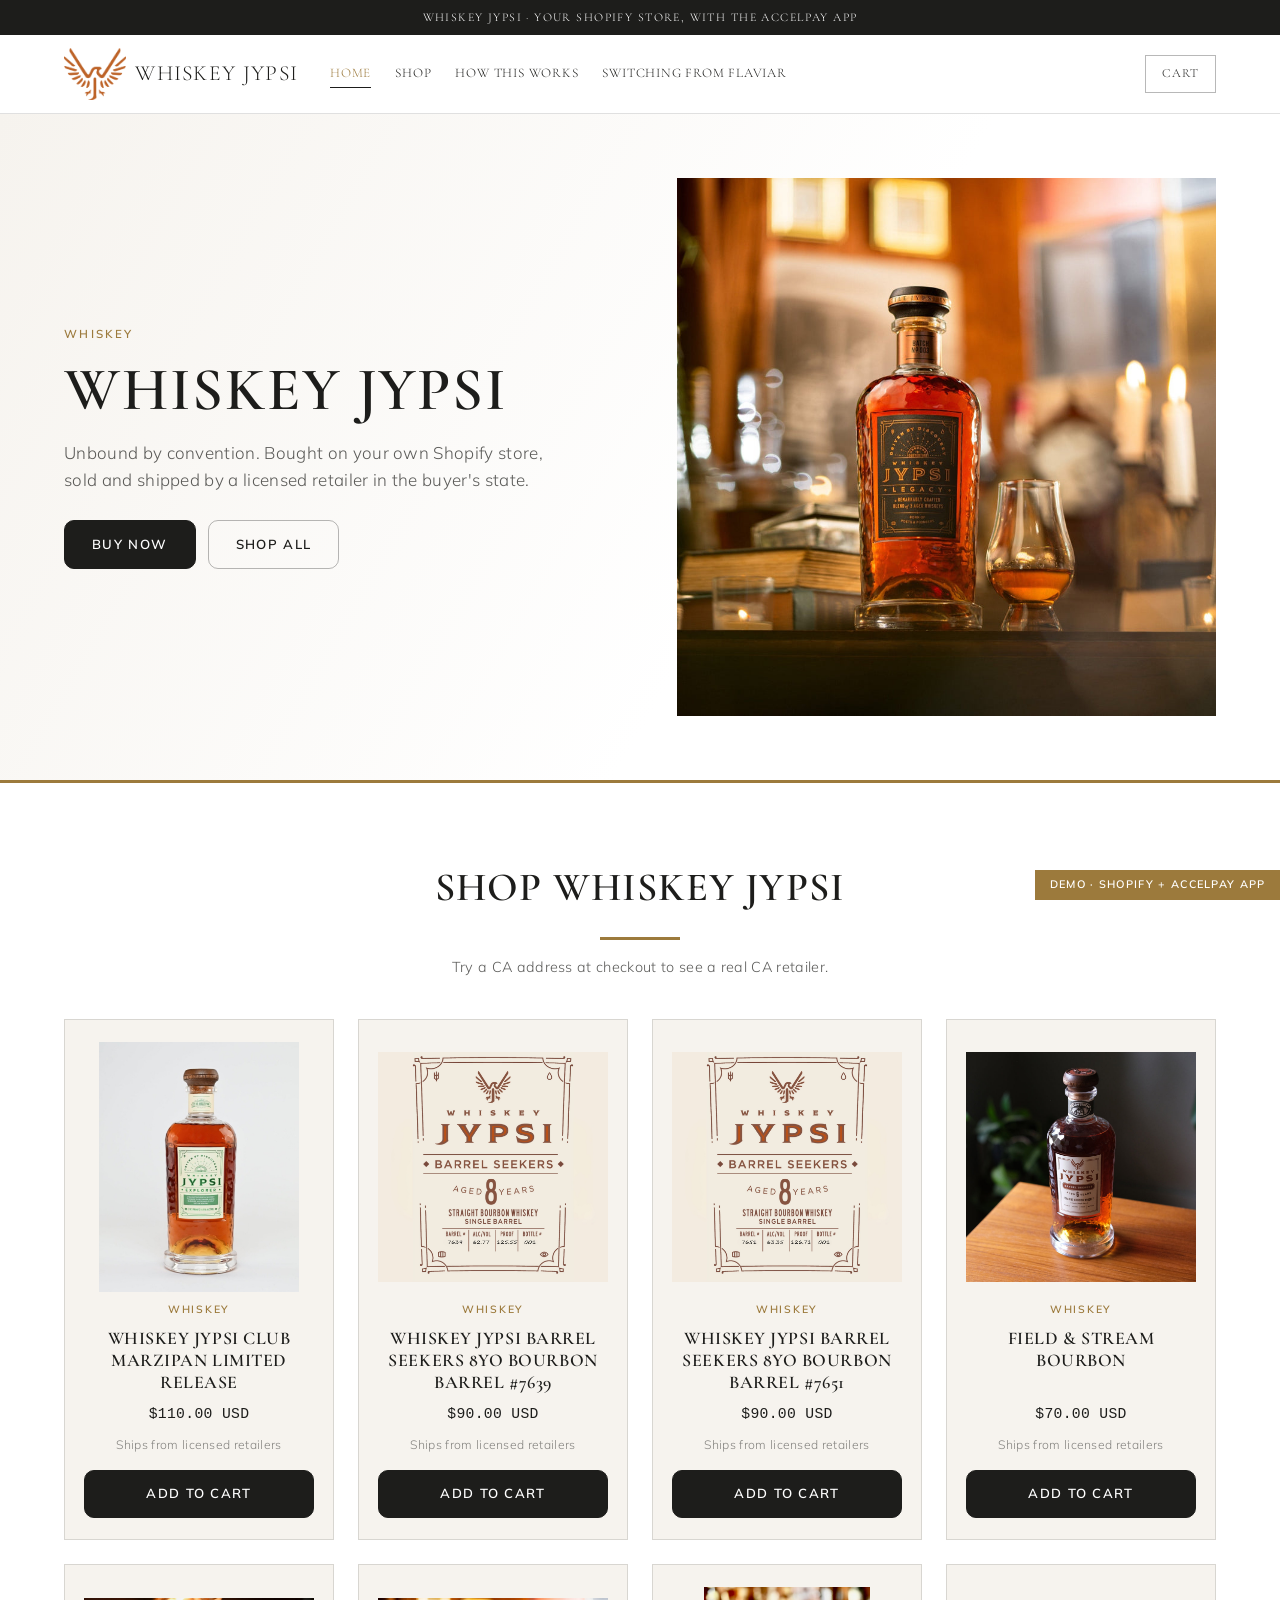
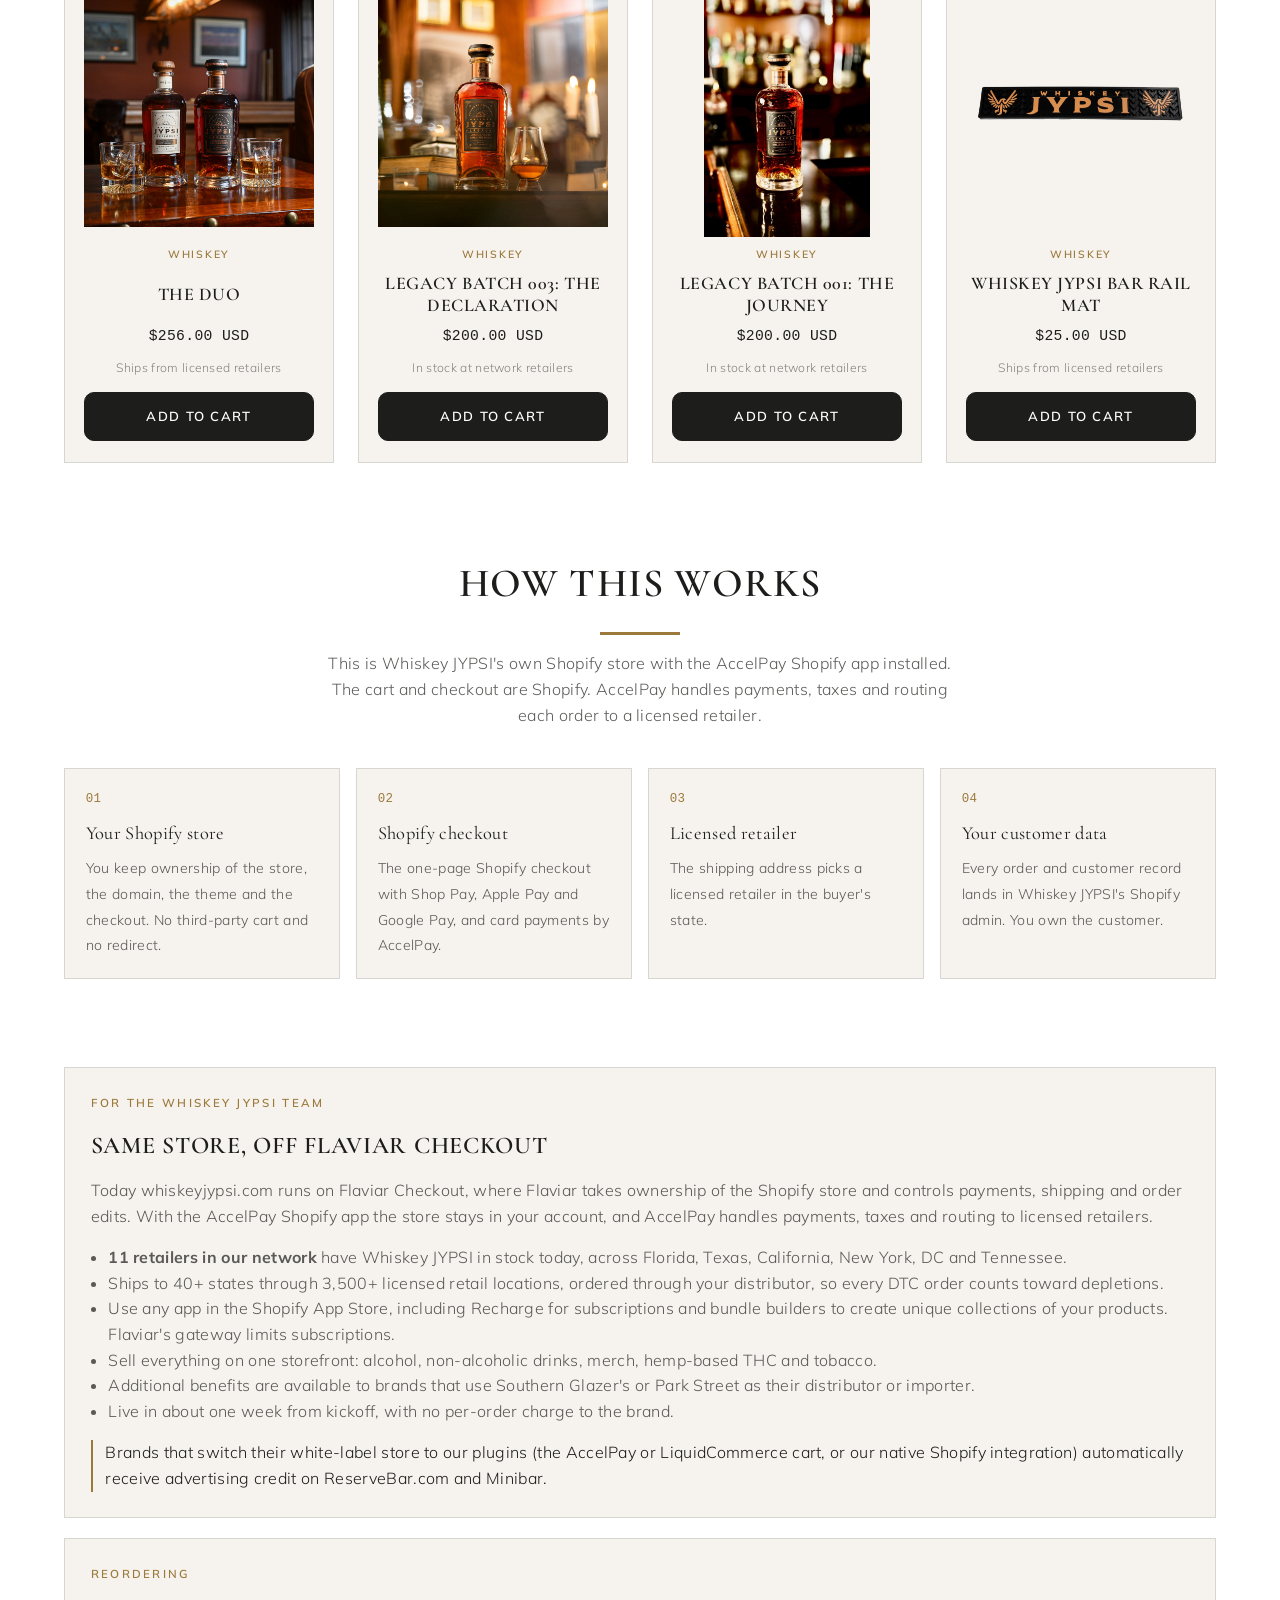
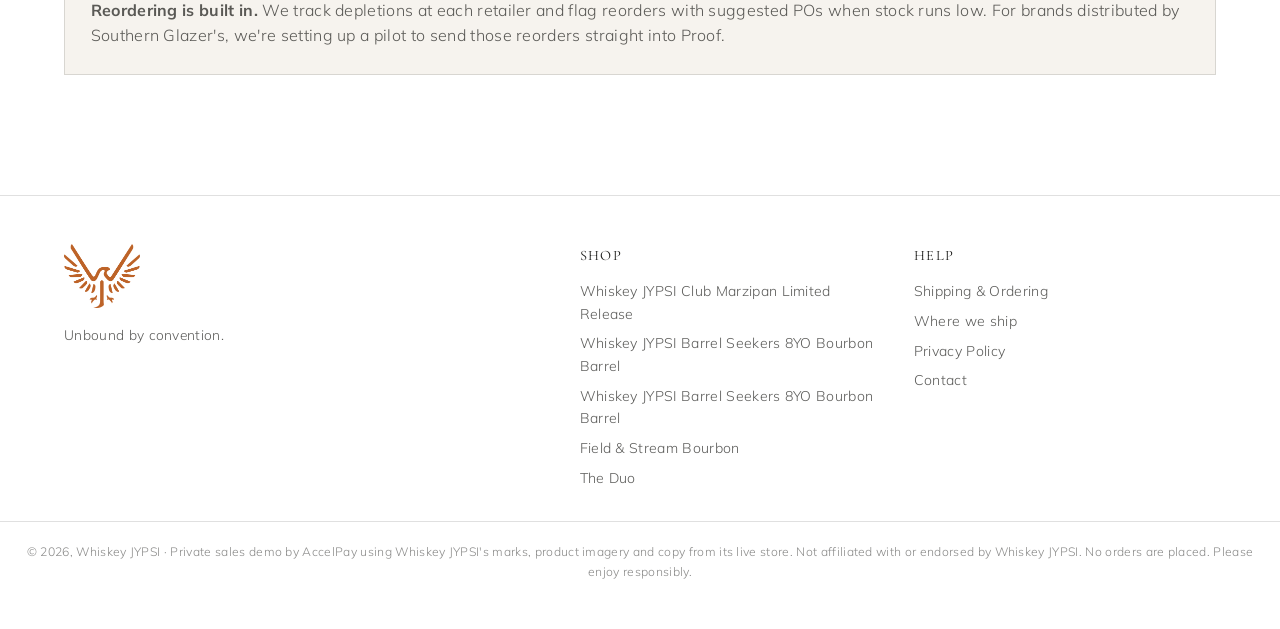
==== commit e0864d05: "Update value props: Shopify apps, multi-category, distributor benefits" ====
--- a/index.html
+++ b/index.html
@@ -69,7 +69,7 @@
     <div class="eyebrow">For the Whiskey JYPSI team</div>
     <h2>Same store, off Flaviar Checkout</h2>
     <p style="margin:0 0 1rem">Today whiskeyjypsi.com runs on Flaviar Checkout, where Flaviar takes ownership of the Shopify store and controls payments, shipping and order edits. With the AccelPay Shopify app the store stays in your account, and AccelPay handles payments, taxes and routing to licensed retailers.</p>
-    <ul style="margin:0 0 1rem;padding-left:1.1rem"><li><b>11 retailers in our network</b> have Whiskey JYPSI in stock today, across Florida, Texas, California, New York, DC and Tennessee.</li><li>Ships to 40+ states through 3,500+ licensed retail locations, ordered through your distributor, so every DTC order counts toward depletions.</li><li>Shop Pay, Apple Pay and Google Pay at checkout. Flaviar Checkout does not support Shop Pay or PayPal.</li><li>Live in about one week from kickoff, with no per-order charge to the brand.</li></ul>
+    <ul style="margin:0 0 1rem;padding-left:1.1rem"><li><b>11 retailers in our network</b> have Whiskey JYPSI in stock today, across Florida, Texas, California, New York, DC and Tennessee.</li><li>Ships to 40+ states through 3,500+ licensed retail locations, ordered through your distributor, so every DTC order counts toward depletions.</li><li>Use any app in the Shopify App Store, including Recharge for subscriptions and bundle builders to create unique collections of your products. Flaviar's gateway limits subscriptions.</li><li>Sell everything on one storefront: alcohol, non-alcoholic drinks, merch, hemp-based THC and tobacco.</li><li>Additional benefits are available to brands that use Southern Glazer's or Park Street as their distributor or importer.</li><li>Live in about one week from kickoff, with no per-order charge to the brand.</li></ul>
     <p class="credit">Brands that switch their white-label store to our plugins (the AccelPay or LiquidCommerce cart, or our native Shopify integration) automatically receive advertising credit on ReserveBar.com and Minibar.</p>
   </div>
   <div class="panel">
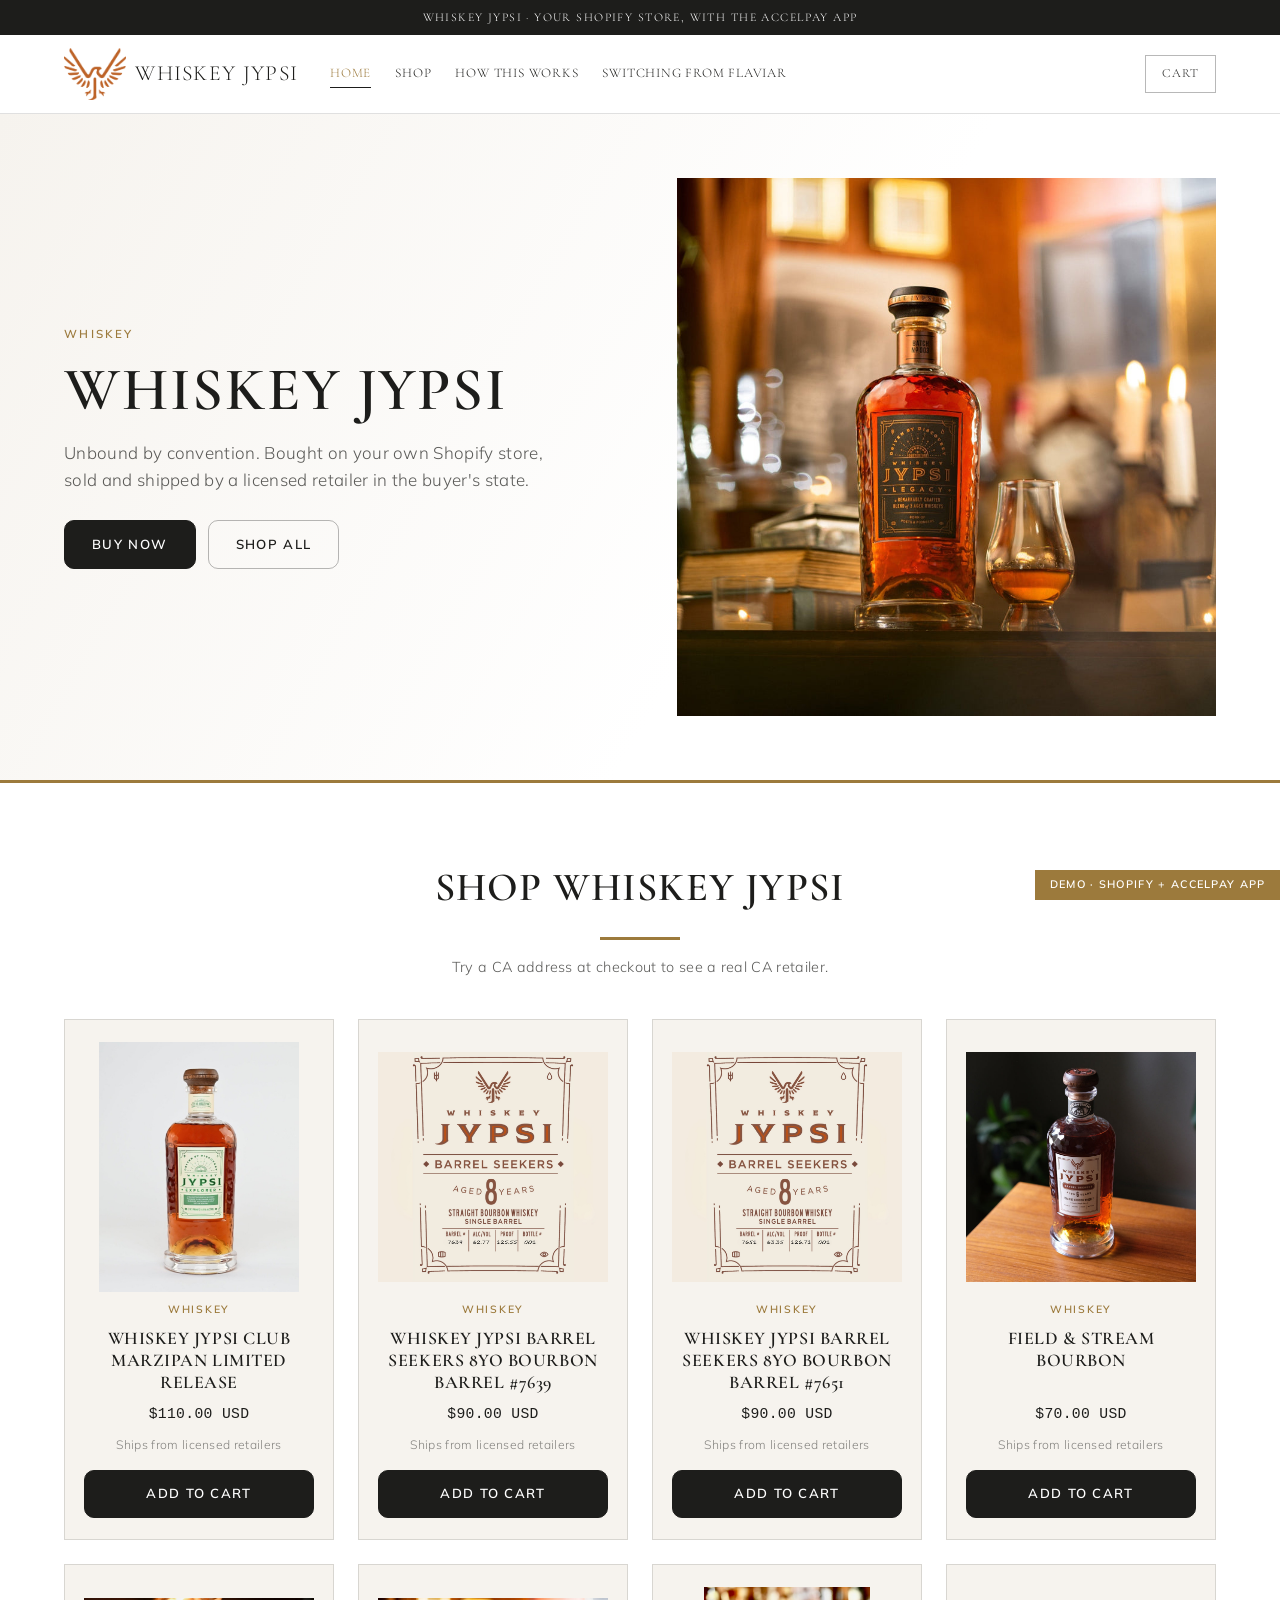
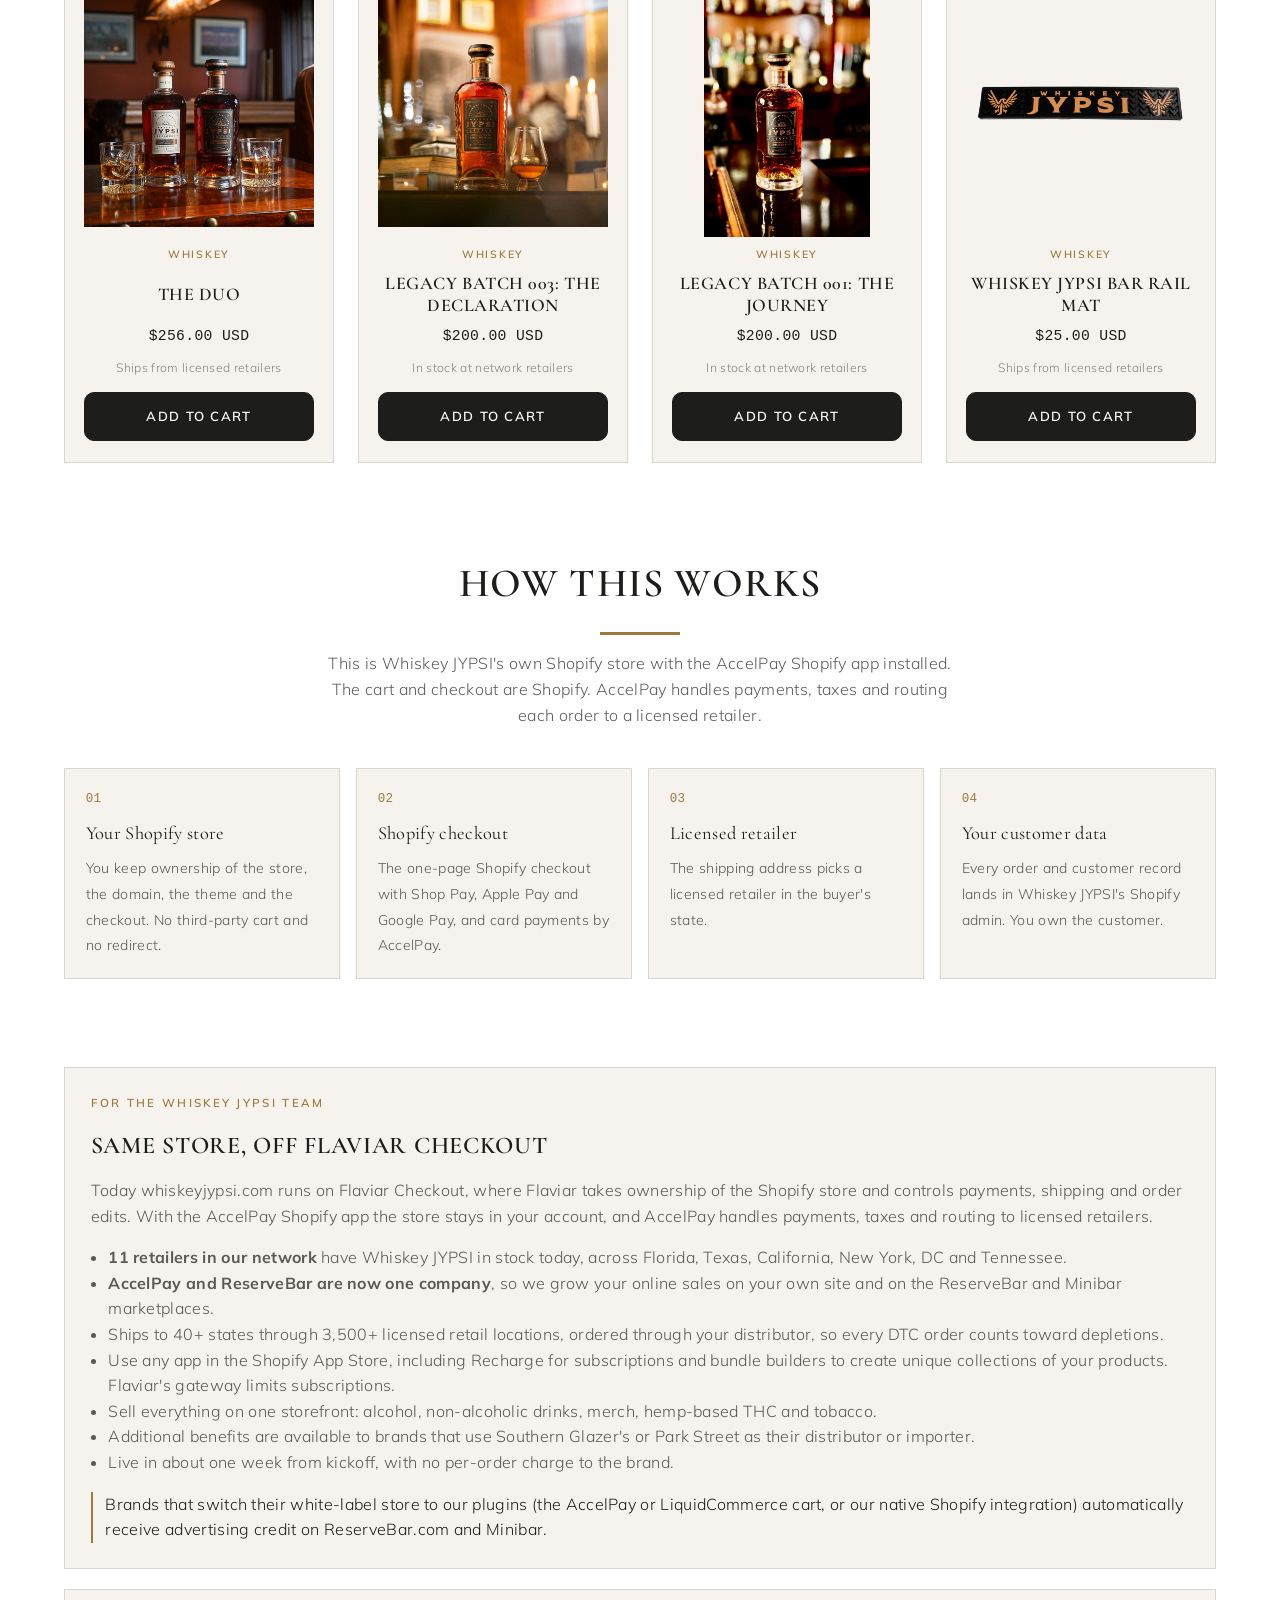
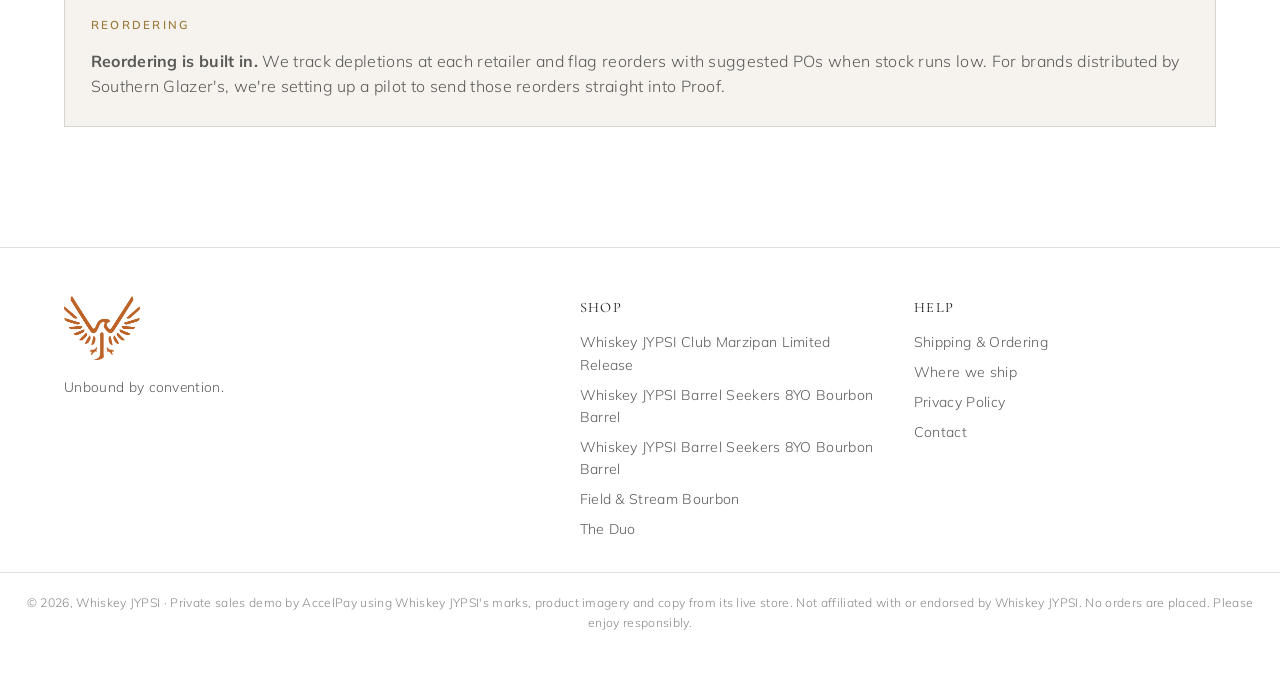
==== commit d5320dda: "Lead with AccelPay + ReserveBar one-company value prop" ====
--- a/index.html
+++ b/index.html
@@ -69,7 +69,7 @@
     <div class="eyebrow">For the Whiskey JYPSI team</div>
     <h2>Same store, off Flaviar Checkout</h2>
     <p style="margin:0 0 1rem">Today whiskeyjypsi.com runs on Flaviar Checkout, where Flaviar takes ownership of the Shopify store and controls payments, shipping and order edits. With the AccelPay Shopify app the store stays in your account, and AccelPay handles payments, taxes and routing to licensed retailers.</p>
-    <ul style="margin:0 0 1rem;padding-left:1.1rem"><li><b>11 retailers in our network</b> have Whiskey JYPSI in stock today, across Florida, Texas, California, New York, DC and Tennessee.</li><li>Ships to 40+ states through 3,500+ licensed retail locations, ordered through your distributor, so every DTC order counts toward depletions.</li><li>Use any app in the Shopify App Store, including Recharge for subscriptions and bundle builders to create unique collections of your products. Flaviar's gateway limits subscriptions.</li><li>Sell everything on one storefront: alcohol, non-alcoholic drinks, merch, hemp-based THC and tobacco.</li><li>Additional benefits are available to brands that use Southern Glazer's or Park Street as their distributor or importer.</li><li>Live in about one week from kickoff, with no per-order charge to the brand.</li></ul>
+    <ul style="margin:0 0 1rem;padding-left:1.1rem"><li><b>11 retailers in our network</b> have Whiskey JYPSI in stock today, across Florida, Texas, California, New York, DC and Tennessee.</li><li><b>AccelPay and ReserveBar are now one company</b>, so we grow your online sales on your own site and on the ReserveBar and Minibar marketplaces.</li><li>Ships to 40+ states through 3,500+ licensed retail locations, ordered through your distributor, so every DTC order counts toward depletions.</li><li>Use any app in the Shopify App Store, including Recharge for subscriptions and bundle builders to create unique collections of your products. Flaviar's gateway limits subscriptions.</li><li>Sell everything on one storefront: alcohol, non-alcoholic drinks, merch, hemp-based THC and tobacco.</li><li>Additional benefits are available to brands that use Southern Glazer's or Park Street as their distributor or importer.</li><li>Live in about one week from kickoff, with no per-order charge to the brand.</li></ul>
     <p class="credit">Brands that switch their white-label store to our plugins (the AccelPay or LiquidCommerce cart, or our native Shopify integration) automatically receive advertising credit on ReserveBar.com and Minibar.</p>
   </div>
   <div class="panel">
